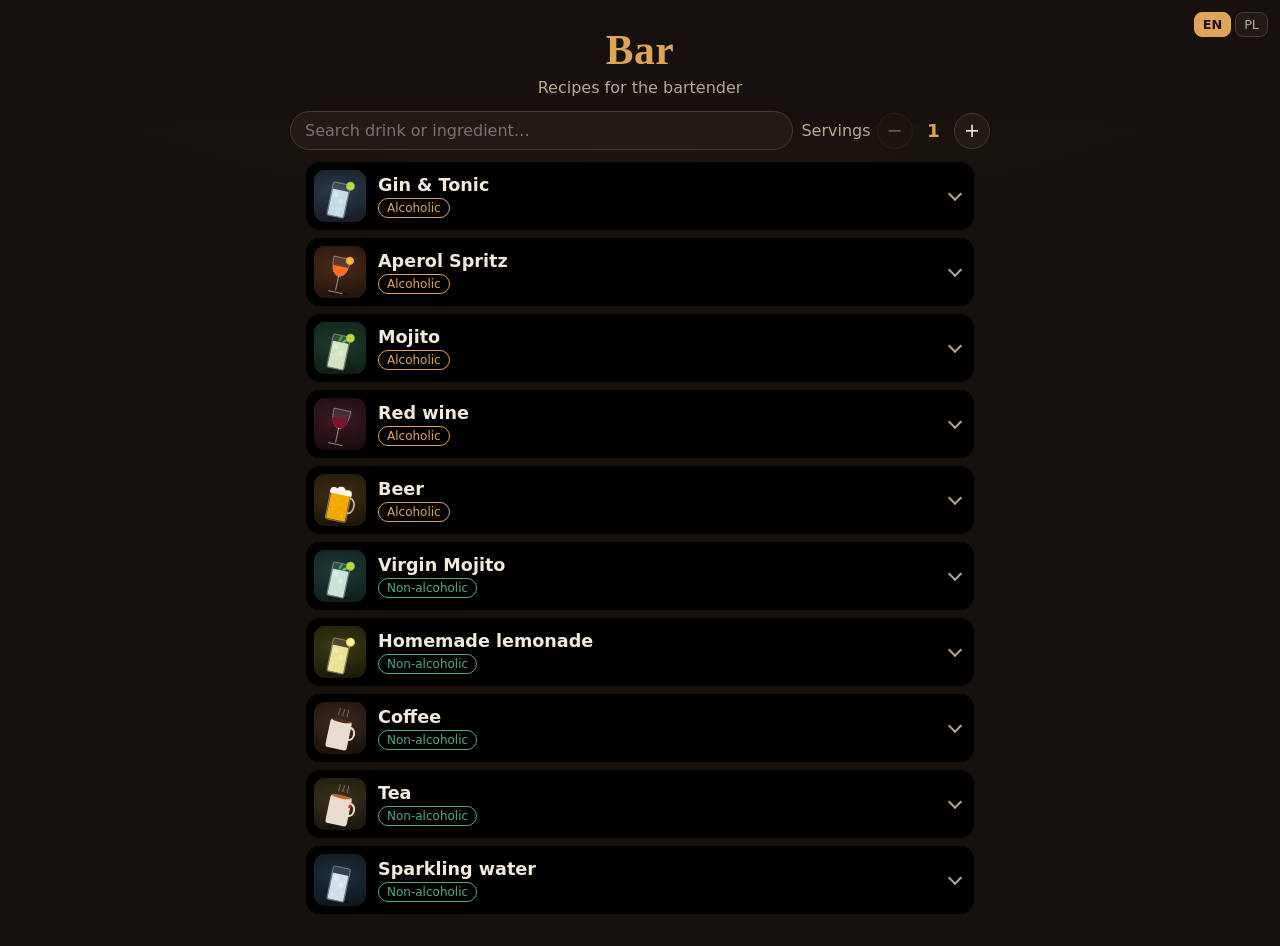
==== bar.html @ 940a73ea "Add bartender page with drink recipes Summary: Give the person preparing drinks a separate page with" ====
<!DOCTYPE html>
<html lang="en">
<head>
  <meta charset="utf-8">
  <meta name="viewport" content="width=device-width, initial-scale=1, viewport-fit=cover">
  <meta name="theme-color" content="#16110d">
  <meta name="robots" content="noindex, nofollow">
  <title>Bar</title>
  <link rel="icon" href="images/cocktail-icon.svg" type="image/svg+xml">
  <link rel="stylesheet" href="style.css">
  <link rel="stylesheet" href="bar.css">
</head>
<body>
  <header class="top">
    <div class="lang" role="group" aria-label="Language">
      <button type="button" data-lang="en">EN</button>
      <button type="button" data-lang="pl">PL</button>
    </div>
    <h1 id="title">Bar</h1>
    <p id="subtitle" class="subtitle"></p>
    <div class="tools">
      <input id="search" type="search" autocomplete="off" enterkeyhint="search">
      <div class="servings" role="group" aria-labelledby="servings-label">
        <span id="servings-label"></span>
        <button type="button" id="less" aria-label="−">−</button>
        <output id="servings">1</output>
        <button type="button" id="more" aria-label="+">+</button>
      </div>
    </div>
    <p id="wake" class="wake" hidden></p>
  </header>

  <main id="recipes" class="recipes" aria-live="polite"></main>

  <script src="drinks.js"></script>
  <script src="bar.js"></script>
</body>
</html>
---- style.css ----
:root {
  --bg: #16110d;
  --bg2: #221a14;
  --card: #000000;
  --text: #f3e9dc;
  --muted: #b9a893;
  --accent: #e0a458;
  --alc: #c0566b;
  --soft: #4fa98a;
  --radius: 18px;
  color-scheme: dark;
}

* { box-sizing: border-box; }

html, body { margin: 0; }

body {
  font-family: system-ui, -apple-system, "Segoe UI", Roboto, sans-serif;
  background:
    radial-gradient(1200px 600px at 50% -200px, #3a2a1c 0%, transparent 70%),
    var(--bg);
  color: var(--text);
  min-height: 100vh;
  padding: env(safe-area-inset-top) 0 env(safe-area-inset-bottom);
}

.top {
  position: sticky;
  top: 0;
  z-index: 2;
  padding: 18px 16px 12px;
  text-align: center;
  background: linear-gradient(var(--bg) 75%, transparent);
}

h1 {
  margin: 8px 0 4px;
  font-family: Georgia, "Times New Roman", serif;
  font-size: clamp(1.8rem, 7vw, 2.6rem);
  color: var(--accent);
  letter-spacing: 0.5px;
}

.subtitle { margin: 0 0 14px; color: var(--muted); }

.lang {
  position: absolute;
  right: 12px;
  top: 12px;
  display: flex;
  gap: 4px;
}

.lang button, .filters button {
  font: inherit;
  border: 1px solid #4a3a2c;
  background: var(--bg2);
  color: var(--muted);
  cursor: pointer;
}

.lang button { padding: 4px 8px; border-radius: 8px; font-size: 0.8rem; }

.lang button[aria-pressed="true"],
.filters button[aria-selected="true"] {
  background: var(--accent);
  border-color: var(--accent);
  color: #1b130c;
  font-weight: 600;
}

.filters {
  display: inline-flex;
  gap: 6px;
  flex-wrap: wrap;
  justify-content: center;
}

.filters button { padding: 8px 14px; border-radius: 999px; }

.menu {
  display: grid;
  gap: 10px;
  grid-template-columns: 1fr;
  max-width: 700px;
  margin: 0 auto;
  padding: 8px 16px 24px;
}

.card {
  background: var(--card);
  border-radius: var(--radius);
  overflow: hidden;
  box-shadow: 0 6px 20px rgba(0, 0, 0, 0.35);
  display: flex;
  flex-direction: row;
  min-height: 108px;
}

.photo {
  position: relative;
  flex: 0 0 42%;
  max-width: 310px;
  overflow: hidden;
  background: #1d1611;
}

.photo img {
  position: absolute;
  inset: 0;
  width: 100%;
  height: 100%;
  object-fit: cover;
  object-position: left 30%;
  display: block;
}

.photo::after {
  content: "";
  position: absolute;
  inset: 0 0 0 auto;
  width: 50%;
  background: linear-gradient(to right, transparent, rgba(0, 0, 0, 0.6) 45%, var(--card) 95%);
  pointer-events: none;
}

@media (max-width: 500px) {
  .photo { flex-basis: 36%; }
  .photo::after { width: 22%; }
  .photo img { object-position: 22% 30%; }
}

.body {
  flex: 1;
  min-width: 0;
  padding: 10px 14px 12px;
  align-self: center;
  position: relative;
  margin-left: -50px; /* overlap the dark end of the fade */
}

.body h2 { margin: 0 0 4px; font-size: 1.15rem; }

.body p { margin: 6px 0 0; color: var(--muted); line-height: 1.35; font-size: 0.92rem; }

.tag {
  display: inline-block;
  font-size: 0.75rem;
  padding: 2px 8px;
  border-radius: 999px;
  border: 1px solid currentColor;
}

.tag.alcoholic { color: var(--accent); }
.tag.non-alcoholic { color: var(--soft); }

.card.out { opacity: 0.5; }
.card.out img { filter: grayscale(1); }

.badge {
  position: absolute;
  bottom: 6px;
  left: 6px;
  background: rgba(0, 0, 0, 0.75);
  color: var(--text);
  padding: 2px 8px;
  border-radius: 999px;
  font-size: 0.7rem;
}

.empty { text-align: center; color: var(--muted); grid-column: 1 / -1; }

.foot { text-align: center; color: var(--muted); padding: 8px 0 28px; }

@media (max-width: 500px) {
  .body { margin-left: -14px; }
}
---- bar.css ----
/* Bartender page; builds on style.css */

.top { position: static; padding-bottom: 4px; }

.tools {
  display: flex;
  gap: 8px;
  max-width: 700px;
  margin: 0 auto;
  flex-wrap: wrap;
  justify-content: center;
}

#search {
  flex: 1 1 220px;
  font: inherit;
  padding: 9px 14px;
  border-radius: 999px;
  border: 1px solid #4a3a2c;
  background: var(--bg2);
  color: var(--text);
}

#search:focus { outline: 2px solid var(--accent); outline-offset: 1px; }

.servings {
  display: flex;
  align-items: center;
  gap: 6px;
  color: var(--muted);
}

.servings button {
  font: inherit;
  width: 36px;
  height: 36px;
  border-radius: 50%;
  border: 1px solid #4a3a2c;
  background: var(--bg2);
  color: var(--text);
  font-size: 1.2rem;
  cursor: pointer;
}

.servings button:disabled { opacity: 0.35; cursor: default; }

.servings output {
  min-width: 1.6em;
  text-align: center;
  font-weight: 700;
  font-size: 1.15rem;
  color: var(--accent);
}

.wake { margin: 8px 0 0; font-size: 0.75rem; color: var(--muted); }

.recipes {
  display: flex;
  flex-direction: column;
  gap: 8px;
  max-width: 700px;
  margin: 0 auto;
  padding: 8px 16px 32px;
}

.drink {
  background: var(--card);
  border-radius: 14px;
  overflow: hidden;
}

.drink summary {
  display: flex;
  align-items: center;
  gap: 12px;
  padding: 8px 14px 8px 8px;
  cursor: pointer;
  list-style: none;
}

.drink summary::-webkit-details-marker { display: none; }

.thumb {
  width: 52px;
  height: 52px;
  flex: none;
  border-radius: 10px;
  object-fit: cover;
  object-position: 22% 40%;
}

.head { flex: 1; min-width: 0; }

.name { display: block; font-weight: 700; font-size: 1.1rem; }

.meta { display: flex; flex-wrap: wrap; gap: 6px; margin-top: 3px; }

.status {
  font-size: 0.7rem;
  padding: 1px 7px;
  border-radius: 999px;
  background: #3a2e24;
  color: var(--muted);
}

.chev {
  width: 10px;
  height: 10px;
  flex: none;
  border-right: 2px solid var(--muted);
  border-bottom: 2px solid var(--muted);
  transform: rotate(45deg);
  margin-top: -4px;
  transition: transform 0.2s;
}

.drink[open] .chev { transform: rotate(-135deg); margin-top: 4px; }

.recipe {
  padding: 4px 18px 18px;
  border-top: 1px solid #2a2018;
}

.recipe h3 {
  margin: 16px 0 8px;
  font-size: 0.8rem;
  text-transform: uppercase;
  letter-spacing: 1px;
  color: var(--accent);
}

.glass { margin: 12px 0 0; color: var(--muted); }
.glass strong { color: var(--text); font-weight: 600; }

.ingredients { list-style: none; margin: 0; padding: 0; }

.ingredients li {
  display: flex;
  gap: 12px;
  align-items: baseline;
  padding: 6px 0;
  border-bottom: 1px dashed #2f251c;
}

.ingredients li:last-child { border-bottom: 0; }

.qty {
  flex: 0 0 5.5em;
  text-align: right;
  font-weight: 700;
  font-variant-numeric: tabular-nums;
  color: var(--accent);
}

.item { flex: 1; }

.ingredients .optional .item { color: var(--muted); }

.opt { font-size: 0.7rem; color: var(--muted); font-style: italic; }

.steps { margin: 0; padding-left: 1.4em; line-height: 1.5; }
.steps li { padding: 3px 0; }
.steps li::marker { color: var(--accent); font-weight: 700; }

.muted { color: var(--muted); }
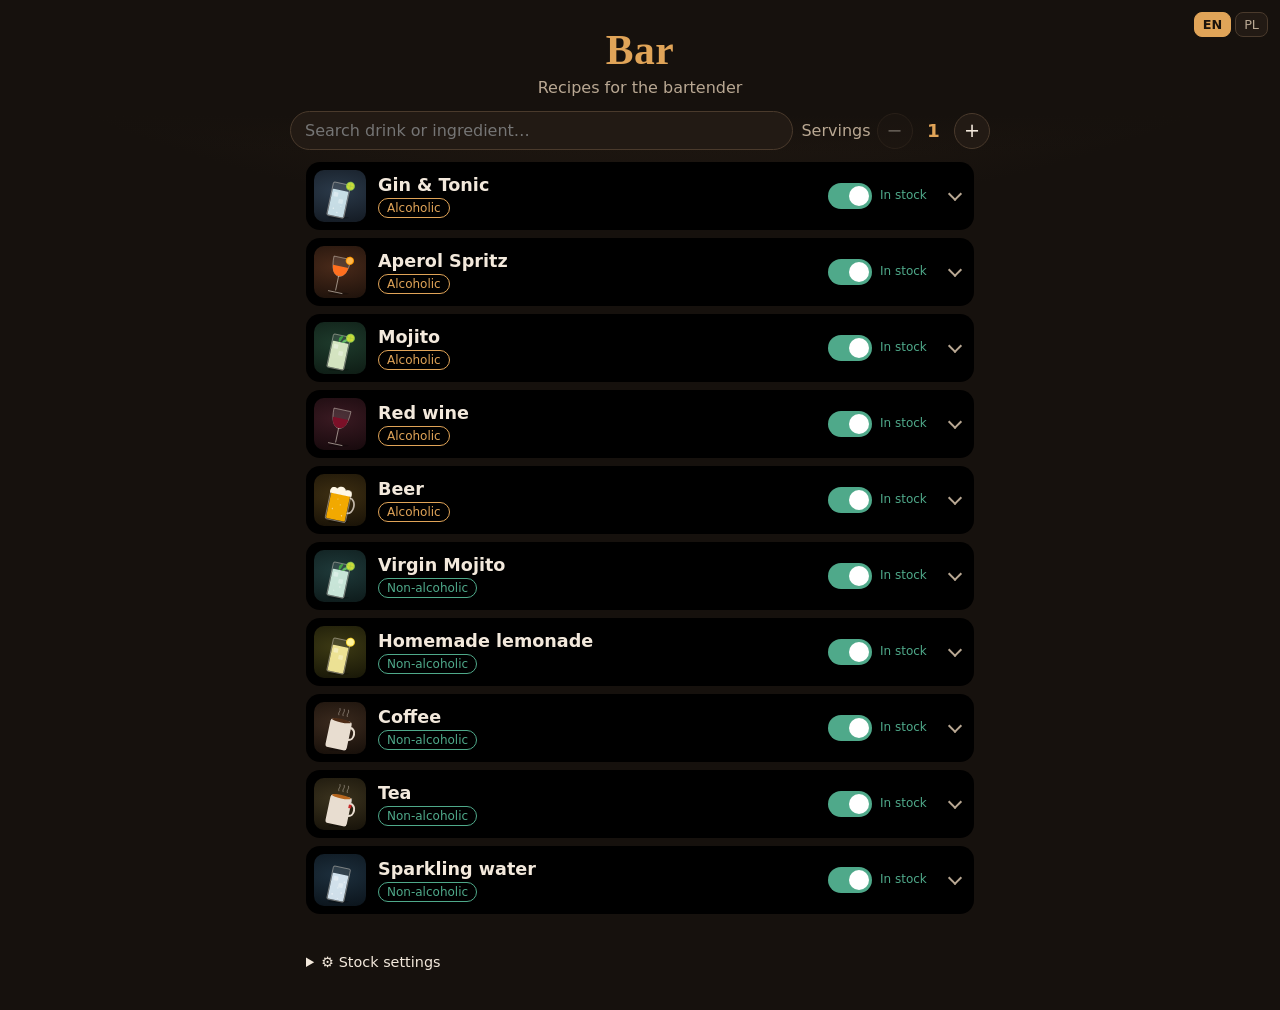
==== commit 05ab1736: "Let the bartender switch drinks out of stock Summary: The bartender page gets a one-tap stock switch" ====
--- a/bar.html
+++ b/bar.html
@@ -28,11 +28,25 @@
       </div>
     </div>
     <p id="wake" class="wake" hidden></p>
+    <p id="sync" class="sync" role="status" hidden></p>
   </header>
 
   <main id="recipes" class="recipes" aria-live="polite"></main>
 
+  <details id="settings" class="settings">
+    <summary id="settings-title"></summary>
+    <p id="token-help"></p>
+    <p><a id="token-link" href="https://github.com/settings/personal-access-tokens/new" target="_blank" rel="noopener"></a></p>
+    <div class="token-row">
+      <input id="token" type="password" autocomplete="off" spellcheck="false">
+      <button type="button" id="token-save"></button>
+      <button type="button" id="token-remove"></button>
+    </div>
+    <p id="token-status" class="muted"></p>
+  </details>
+
   <script src="drinks.js"></script>
+  <script src="stock.js"></script>
   <script src="bar.js"></script>
 </body>
 </html>
--- a/bar.css
+++ b/bar.css
@@ -163,3 +163,91 @@
 .steps li::marker { color: var(--accent); font-weight: 700; }
 
 .muted { color: var(--muted); }
+
+/* In stock / out of stock switch */
+.stock-switch {
+  flex: none;
+  display: inline-flex;
+  align-items: center;
+  gap: 8px;
+  min-height: 40px;
+  padding: 4px 4px 4px 4px;
+  border: 0;
+  background: none;
+  color: var(--soft);
+  font: inherit;
+  font-size: 0.75rem;
+  cursor: pointer;
+}
+
+.stock-switch .knob {
+  position: relative;
+  width: 44px;
+  height: 26px;
+  border-radius: 999px;
+  background: var(--soft);
+  transition: background 0.2s;
+}
+
+.stock-switch .knob::after {
+  content: "";
+  position: absolute;
+  top: 3px;
+  left: 21px;
+  width: 20px;
+  height: 20px;
+  border-radius: 50%;
+  background: #fff;
+  transition: left 0.2s;
+}
+
+.stock-switch.off { color: var(--muted); }
+.stock-switch.off .knob { background: #4a3a2c; }
+.stock-switch.off .knob::after { left: 3px; }
+.stock-switch:disabled { opacity: 0.4; cursor: default; }
+.stock-switch .label { width: 4.5em; text-align: left; line-height: 1.1; }
+
+.drink.is-out .thumb { filter: grayscale(1); opacity: 0.5; }
+.drink.is-out .name { color: var(--muted); }
+
+.sync {
+  margin: 8px auto 0;
+  max-width: 700px;
+  font-size: 0.85rem;
+  color: var(--accent);
+}
+
+.settings {
+  max-width: 700px;
+  margin: 0 auto 32px;
+  padding: 0 16px;
+  color: var(--muted);
+  font-size: 0.9rem;
+}
+
+.settings summary { cursor: pointer; padding: 8px 0; color: var(--text); }
+.settings a { color: var(--accent); }
+
+.token-row { display: flex; gap: 6px; flex-wrap: wrap; }
+
+.token-row input {
+  flex: 1 1 200px;
+  font: inherit;
+  padding: 8px 12px;
+  border-radius: 10px;
+  border: 1px solid #4a3a2c;
+  background: var(--bg2);
+  color: var(--text);
+}
+
+.token-row button {
+  font: inherit;
+  padding: 8px 14px;
+  border-radius: 10px;
+  border: 1px solid #4a3a2c;
+  background: var(--bg2);
+  color: var(--text);
+  cursor: pointer;
+}
+
+#token-save { background: var(--accent); border-color: var(--accent); color: #1b130c; font-weight: 600; }
